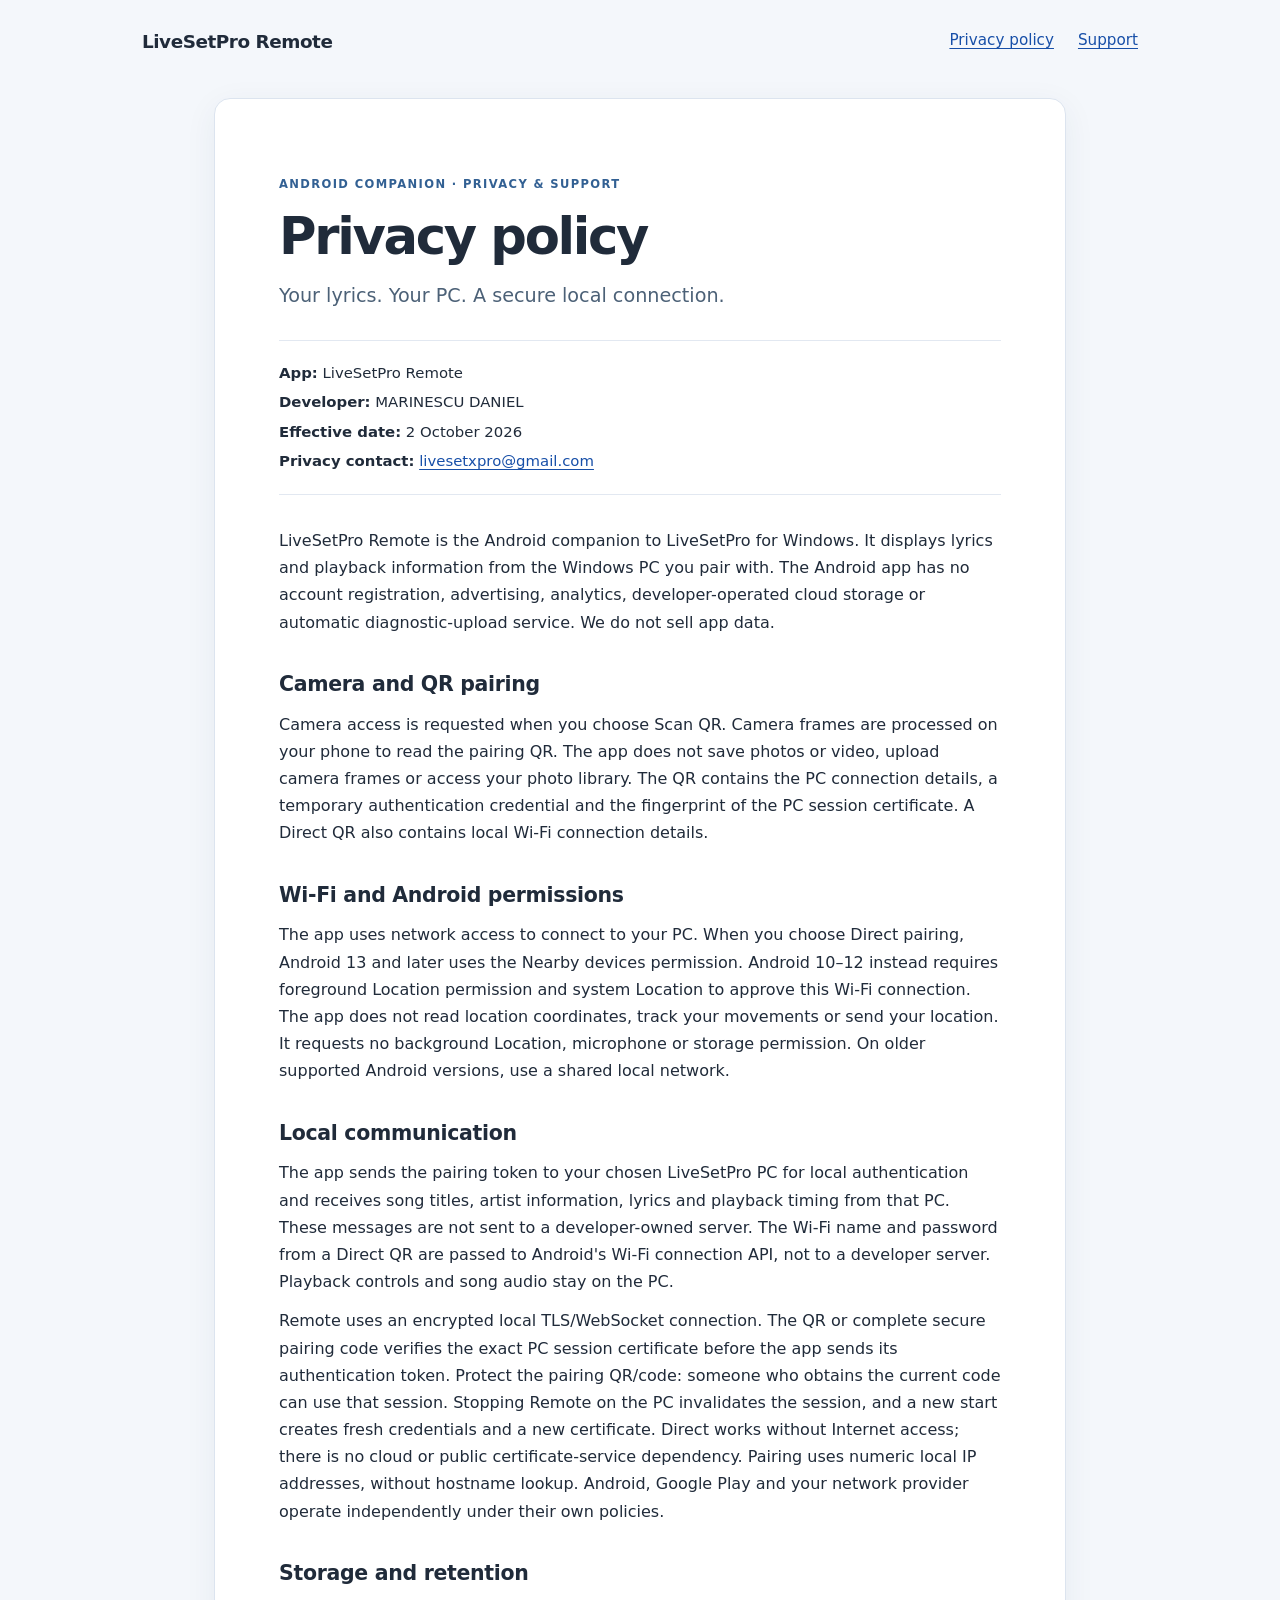
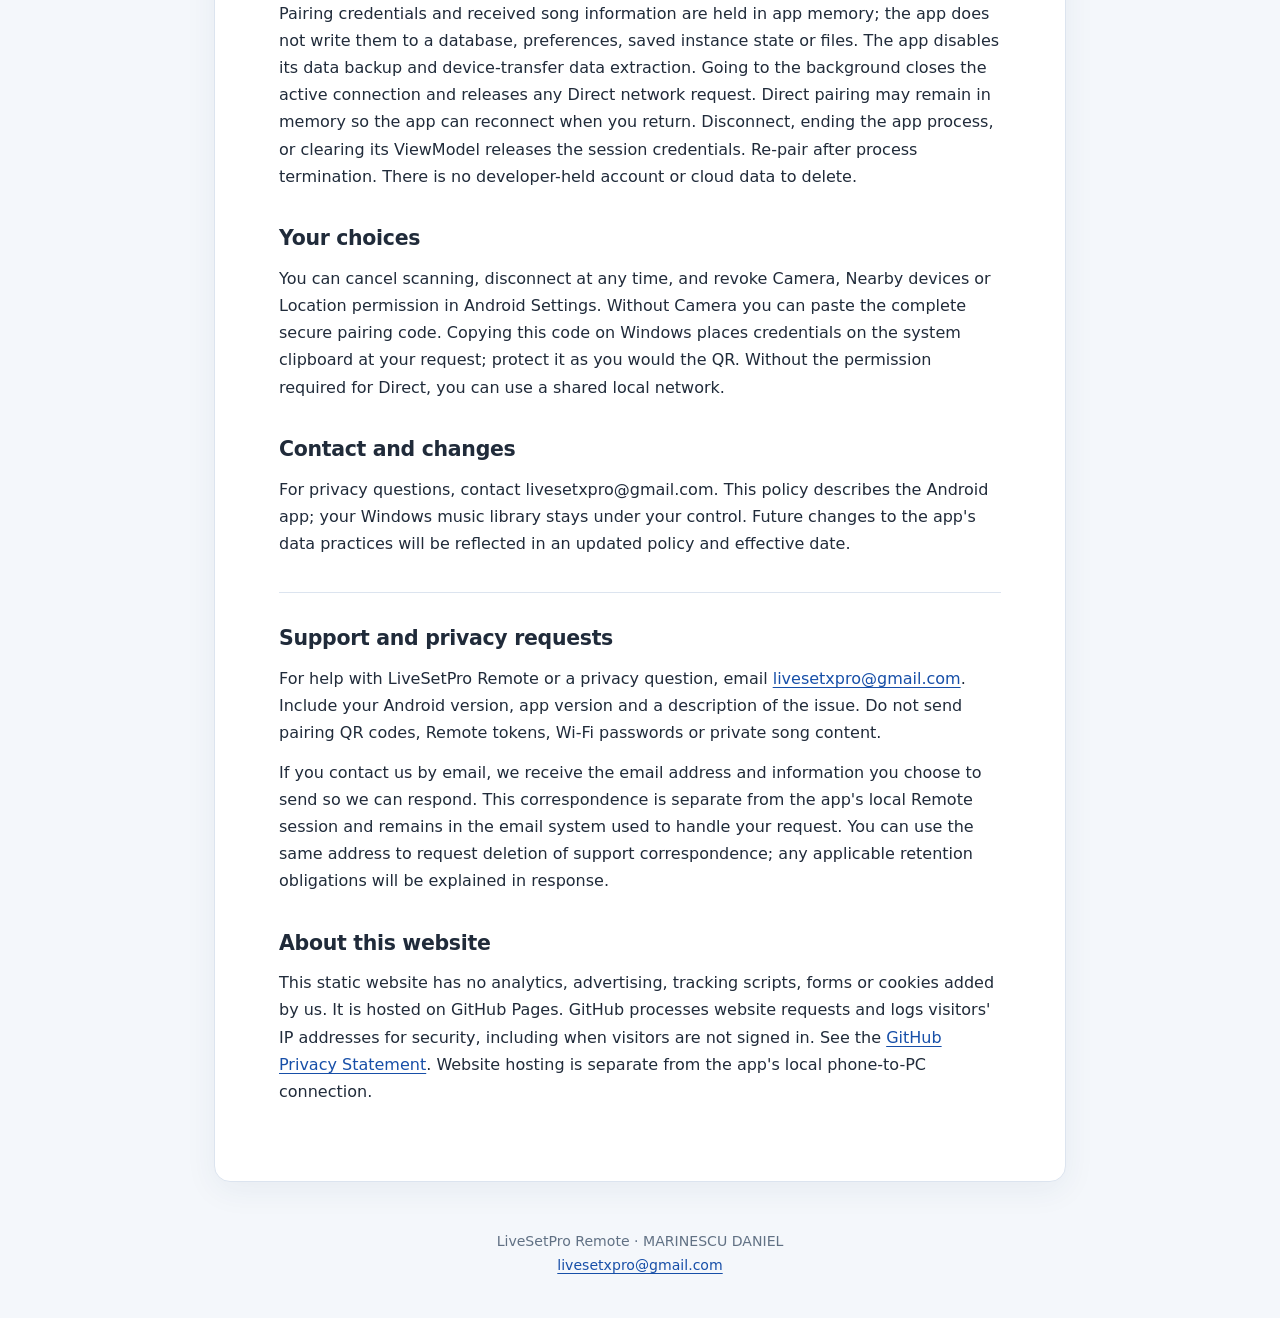
==== index.html @ 32ba037c "Publish LiveSetPro Remote privacy policy and support website" ====
<!doctype html>
<html lang="en"><head><meta charset="utf-8"><meta name="viewport" content="width=device-width,initial-scale=1">
<meta name="description" content="Privacy policy and support for LiveSetPro Remote, the Android companion for LiveSetPro on Windows.">
<title>Privacy Policy &amp; Support | LiveSetPro Remote</title><link rel="stylesheet" href="style.css"></head>
<body><a class="skip" href="#privacy">Skip to privacy policy</a>
<header><div class="brand">LiveSetPro Remote</div><nav aria-label="Page navigation"><a href="#privacy">Privacy policy</a><a href="#support">Support</a></nav></header>
<main><article id="privacy"><p class="eyebrow">ANDROID COMPANION · PRIVACY &amp; SUPPORT</p><h1>Privacy policy</h1>
<p class="intro">Your lyrics. Your PC. A secure local connection.</p>
<div class="meta"><p><strong>App:</strong> LiveSetPro Remote</p><p><strong>Developer:</strong> MARINESCU DANIEL</p><p><strong>Effective date:</strong> 2 October 2026</p><p><strong>Privacy contact:</strong> <a href="mailto:livesetxpro@gmail.com">livesetxpro@gmail.com</a></p></div>
<p>LiveSetPro Remote is the Android companion to LiveSetPro for Windows. It displays lyrics and playback information from the Windows PC you pair with. The Android app has no account registration, advertising, analytics, developer-operated cloud storage or automatic diagnostic-upload service. We do not sell app data.</p>
<section><h2>Camera and QR pairing</h2><p>Camera access is requested when you choose Scan QR. Camera frames are processed on your phone to read the pairing QR. The app does not save photos or video, upload camera frames or access your photo library. The QR contains the PC connection details, a temporary authentication credential and the fingerprint of the PC session certificate. A Direct QR also contains local Wi-Fi connection details.</p></section>
<section><h2>Wi-Fi and Android permissions</h2><p>The app uses network access to connect to your PC. When you choose Direct pairing, Android 13 and later uses the Nearby devices permission. Android 10–12 instead requires foreground Location permission and system Location to approve this Wi-Fi connection. The app does not read location coordinates, track your movements or send your location. It requests no background Location, microphone or storage permission. On older supported Android versions, use a shared local network.</p></section>
<section><h2>Local communication</h2><p>The app sends the pairing token to your chosen LiveSetPro PC for local authentication and receives song titles, artist information, lyrics and playback timing from that PC. These messages are not sent to a developer-owned server. The Wi-Fi name and password from a Direct QR are passed to Android&#x27;s Wi-Fi connection API, not to a developer server. Playback controls and song audio stay on the PC.</p></section>
<p>Remote uses an encrypted local TLS/WebSocket connection. The QR or complete secure pairing code verifies the exact PC session certificate before the app sends its authentication token. Protect the pairing QR/code: someone who obtains the current code can use that session. Stopping Remote on the PC invalidates the session, and a new start creates fresh credentials and a new certificate. Direct works without Internet access; there is no cloud or public certificate-service dependency. Pairing uses numeric local IP addresses, without hostname lookup. Android, Google Play and your network provider operate independently under their own policies.</p>
<section><h2>Storage and retention</h2><p>Pairing credentials and received song information are held in app memory; the app does not write them to a database, preferences, saved instance state or files. The app disables its data backup and device-transfer data extraction. Going to the background closes the active connection and releases any Direct network request. Direct pairing may remain in memory so the app can reconnect when you return. Disconnect, ending the app process, or clearing its ViewModel releases the session credentials. Re-pair after process termination. There is no developer-held account or cloud data to delete.</p></section>
<section><h2>Your choices</h2><p>You can cancel scanning, disconnect at any time, and revoke Camera, Nearby devices or Location permission in Android Settings. Without Camera you can paste the complete secure pairing code. Copying this code on Windows places credentials on the system clipboard at your request; protect it as you would the QR. Without the permission required for Direct, you can use a shared local network.</p></section>
<section><h2>Contact and changes</h2><p>For privacy questions, contact livesetxpro@gmail.com. This policy describes the Android app; your Windows music library stays under your control. Future changes to the app&#x27;s data practices will be reflected in an updated policy and effective date.</p></section>
<section id="support"><h2>Support and privacy requests</h2><p>For help with LiveSetPro Remote or a privacy question, email <a href="mailto:livesetxpro@gmail.com">livesetxpro@gmail.com</a>. Include your Android version, app version and a description of the issue. Do not send pairing QR codes, Remote tokens, Wi-Fi passwords or private song content.</p><p>If you contact us by email, we receive the email address and information you choose to send so we can respond. This correspondence is separate from the app's local Remote session and remains in the email system used to handle your request. You can use the same address to request deletion of support correspondence; any applicable retention obligations will be explained in response.</p></section>
<section><h2>About this website</h2><p>This static website has no analytics, advertising, tracking scripts, forms or cookies added by us. It is hosted on GitHub Pages. GitHub processes website requests and logs visitors' IP addresses for security, including when visitors are not signed in. See the <a href="https://docs.github.com/en/site-policy/privacy-policies/github-general-privacy-statement" rel="noreferrer">GitHub Privacy Statement</a>. Website hosting is separate from the app's local phone-to-PC connection.</p></section>
</article></main><footer>LiveSetPro Remote · MARINESCU DANIEL<br><a href="mailto:livesetxpro@gmail.com">livesetxpro@gmail.com</a></footer></body></html>
---- style.css ----
*{box-sizing:border-box}html{scroll-behavior:smooth;scroll-padding-top:2rem}body{margin:0;color:#202b3a;background:#f4f7fb;font-family:system-ui,-apple-system,BlinkMacSystemFont,"Segoe UI",sans-serif;line-height:1.7}a{color:#174fa8;text-underline-offset:.2em;overflow-wrap:anywhere}a:focus-visible{outline:3px solid #2367cd;outline-offset:4px}.skip{position:absolute;left:1rem;top:-5rem;background:white;padding:.6rem;z-index:2}.skip:focus{top:1rem}header{max-width:1060px;margin:auto;padding:1.6rem 2rem;display:flex;align-items:center;justify-content:space-between;gap:1rem}.brand{font-weight:750;letter-spacing:-.025em;font-size:1.15rem}nav{display:flex;gap:1.5rem;font-size:.95rem}main{max-width:900px;margin:1rem auto 3rem;padding:0 1.5rem}article{background:white;border:1px solid #dce4ef;border-radius:16px;padding:clamp(1.5rem,5vw,4rem);box-shadow:0 8px 32px #243e6410}.eyebrow{font-size:.72rem;font-weight:700;color:#326093;letter-spacing:.12em}h1{font-size:clamp(2.1rem,6vw,3.2rem);line-height:1.1;letter-spacing:-.045em;margin:.8rem 0 1rem}h2{font-size:1.28rem;line-height:1.35;letter-spacing:-.015em;margin:0 0 .7rem}.intro{font-size:1.2rem;color:#4c6177}.meta{border-block:1px solid #e2e8f1;padding:1rem 0;margin:1.7rem 0 2rem;font-size:.93rem}.meta p{margin:.25rem 0}section{margin-top:2.2rem}p{margin:.75rem 0}footer{text-align:center;padding:0 1.5rem 2.5rem;color:#617184;font-size:.88rem}#support{border-top:1px solid #dce4ef;padding-top:2rem}@media(max-width:480px){header{padding:1.2rem 1.5rem;align-items:flex-start;flex-direction:column}nav{gap:1.3rem}main{padding:0 .8rem;margin-top:0}article{border-radius:12px}}@media(prefers-reduced-motion:reduce){html{scroll-behavior:auto}}
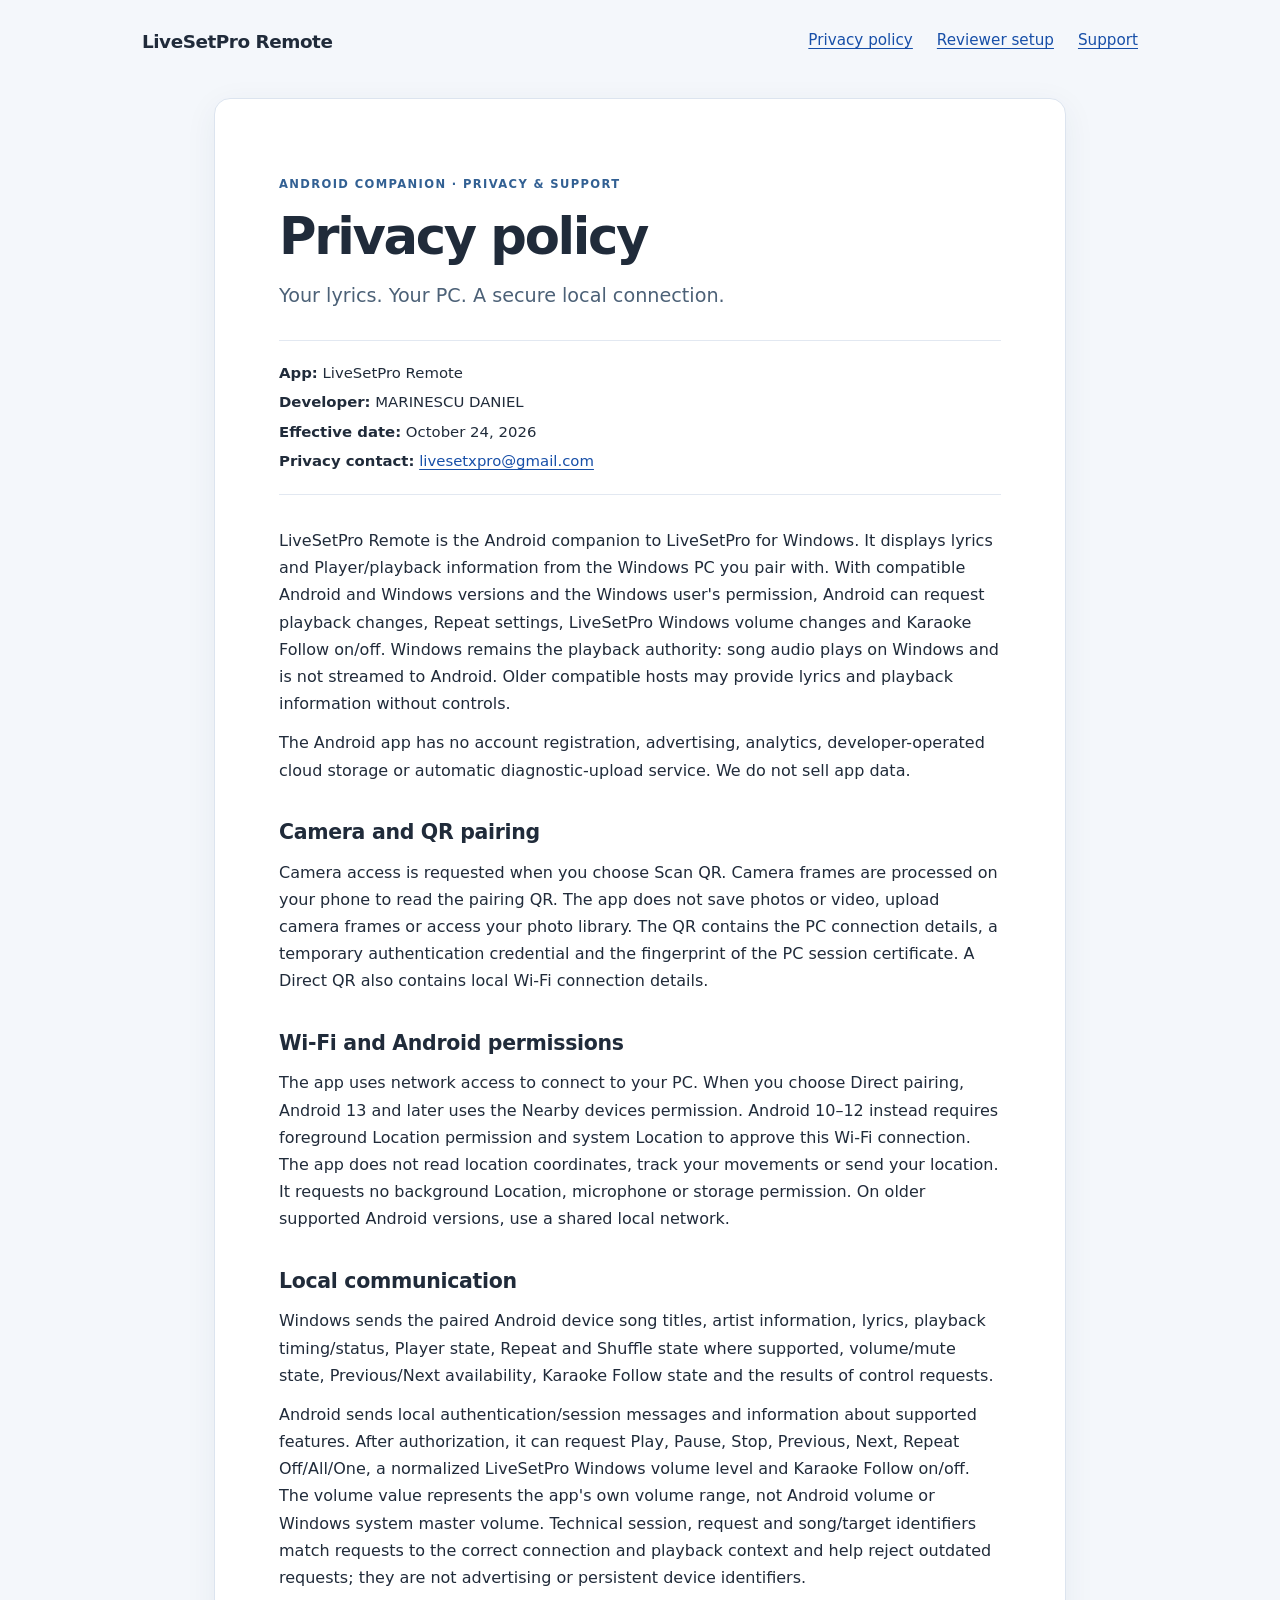
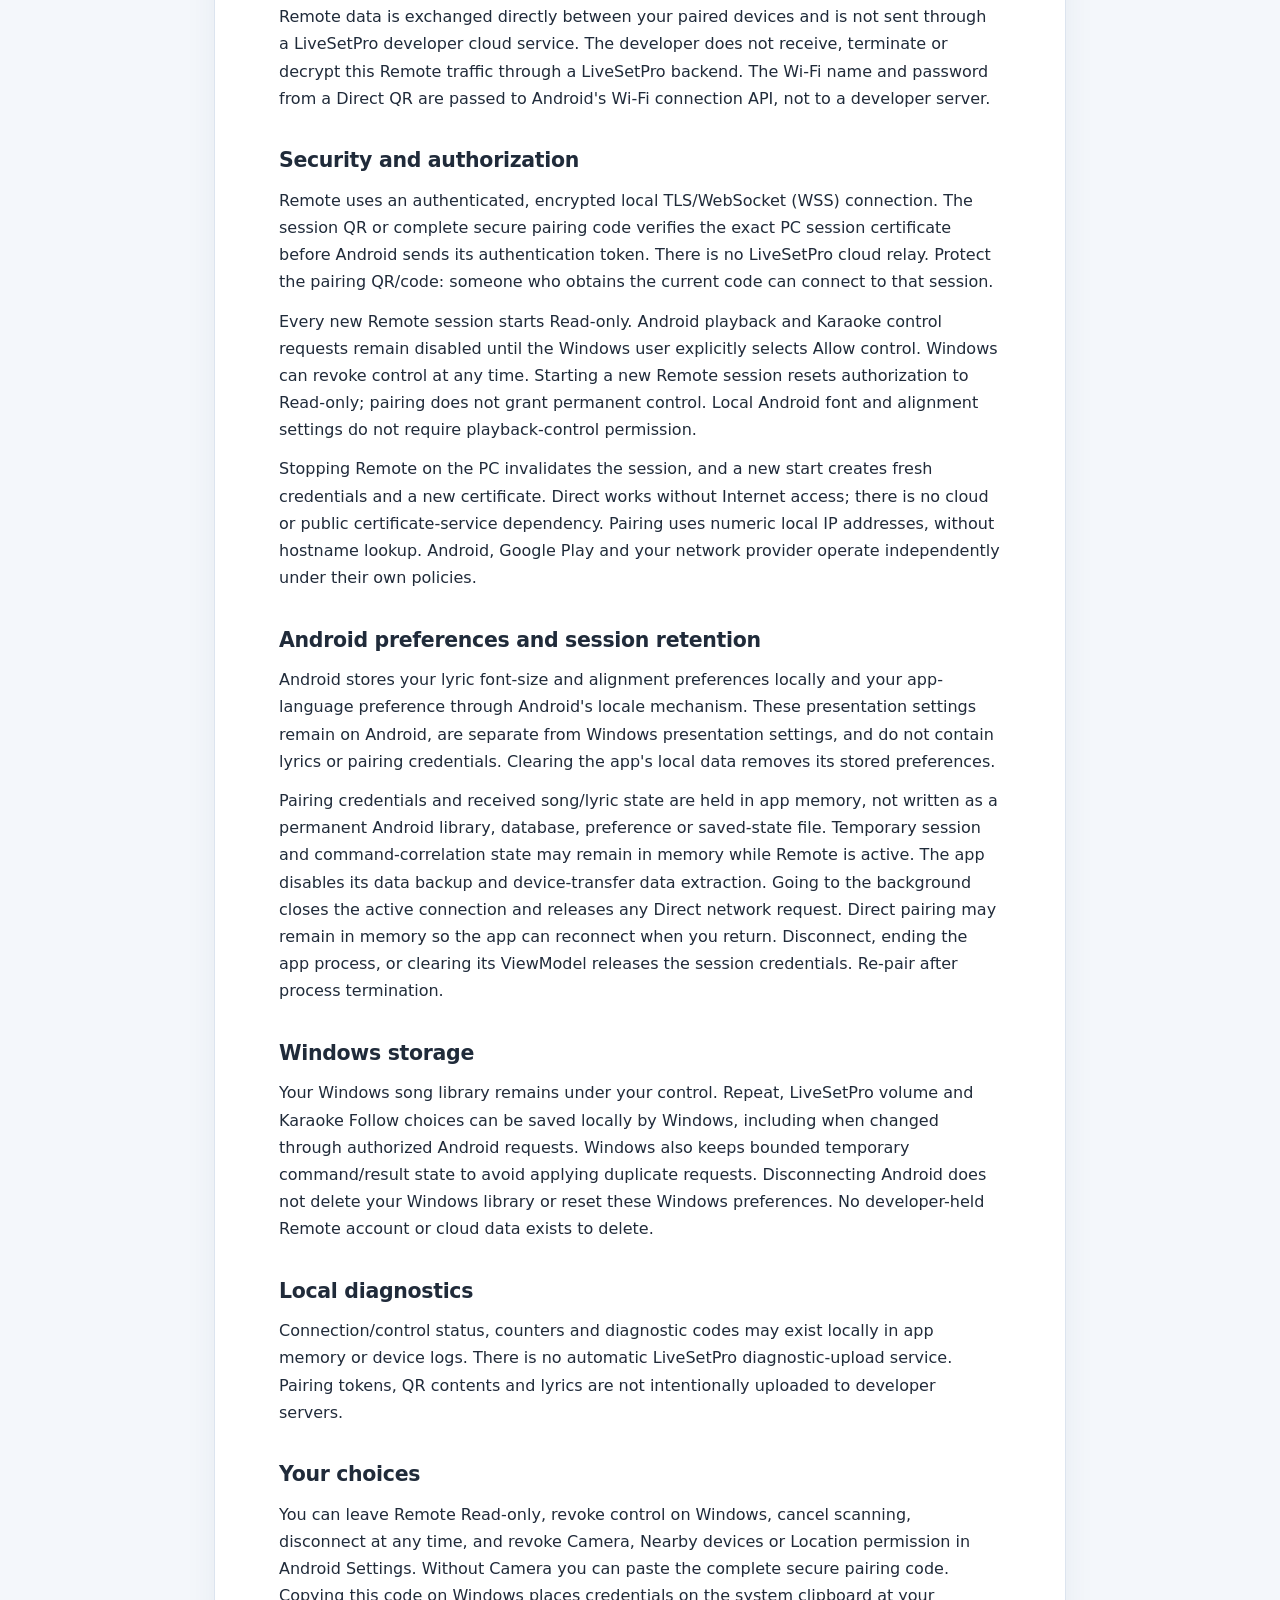
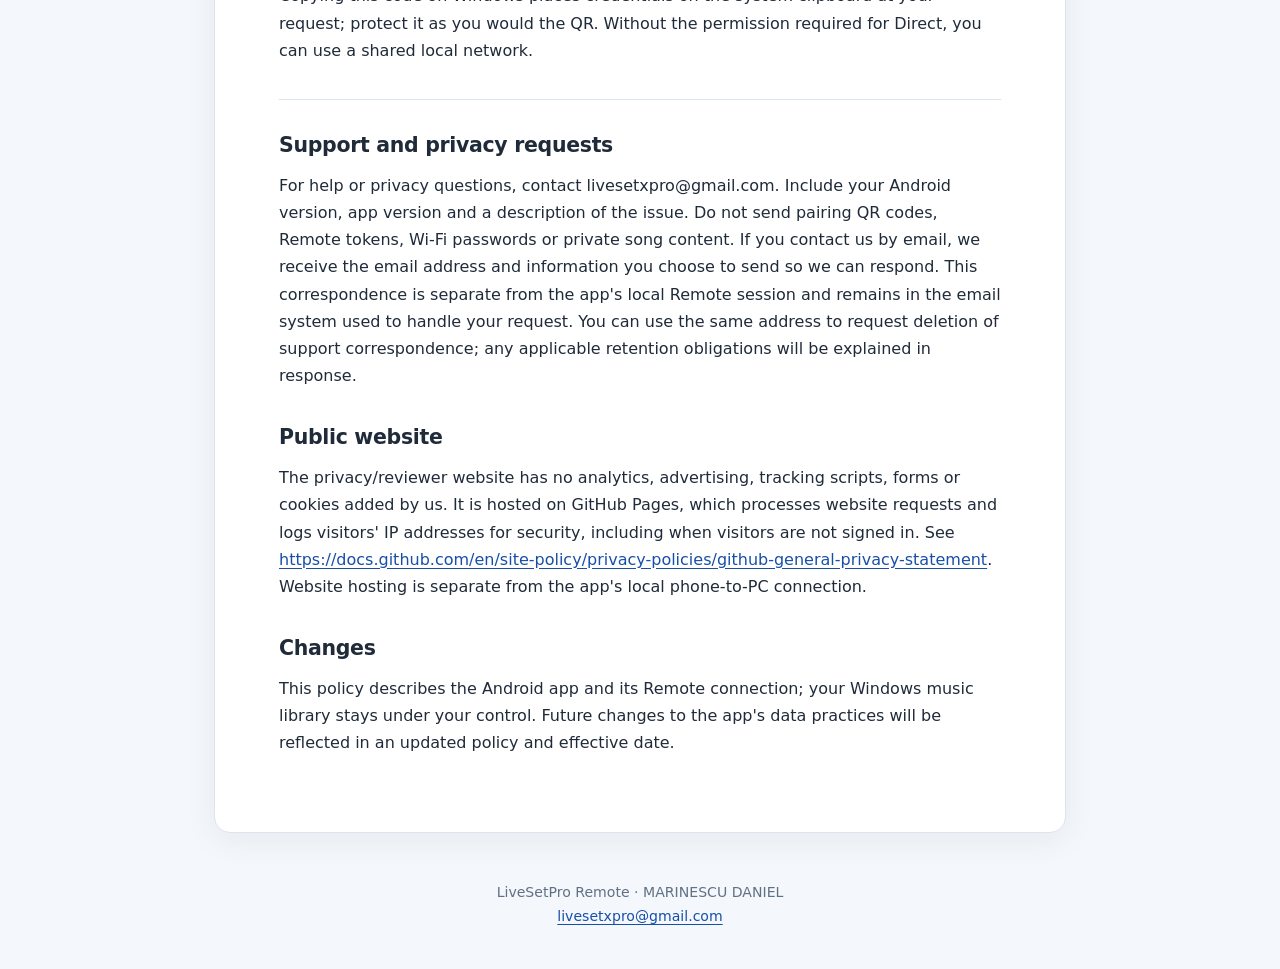
==== commit bb8f5d74: "docs: update Remote privacy policy and reviewer control guide" ====
--- a/index.html
+++ b/index.html
@@ -3,18 +3,38 @@
 <meta name="description" content="Privacy policy and support for LiveSetPro Remote, the Android companion for LiveSetPro on Windows.">
 <title>Privacy Policy &amp; Support | LiveSetPro Remote</title><link rel="stylesheet" href="style.css"></head>
 <body><a class="skip" href="#privacy">Skip to privacy policy</a>
-<header><div class="brand">LiveSetPro Remote</div><nav aria-label="Page navigation"><a href="#privacy">Privacy policy</a><a href="#support">Support</a></nav></header>
+<header><div class="brand">LiveSetPro Remote</div><nav aria-label="Page navigation"><a href="#privacy">Privacy policy</a><a href="reviewer/">Reviewer setup</a><a href="#support">Support</a></nav></header>
 <main><article id="privacy"><p class="eyebrow">ANDROID COMPANION · PRIVACY &amp; SUPPORT</p><h1>Privacy policy</h1>
 <p class="intro">Your lyrics. Your PC. A secure local connection.</p>
-<div class="meta"><p><strong>App:</strong> LiveSetPro Remote</p><p><strong>Developer:</strong> MARINESCU DANIEL</p><p><strong>Effective date:</strong> 2 October 2026</p><p><strong>Privacy contact:</strong> <a href="mailto:livesetxpro@gmail.com">livesetxpro@gmail.com</a></p></div>
-<p>LiveSetPro Remote is the Android companion to LiveSetPro for Windows. It displays lyrics and playback information from the Windows PC you pair with. The Android app has no account registration, advertising, analytics, developer-operated cloud storage or automatic diagnostic-upload service. We do not sell app data.</p>
-<section><h2>Camera and QR pairing</h2><p>Camera access is requested when you choose Scan QR. Camera frames are processed on your phone to read the pairing QR. The app does not save photos or video, upload camera frames or access your photo library. The QR contains the PC connection details, a temporary authentication credential and the fingerprint of the PC session certificate. A Direct QR also contains local Wi-Fi connection details.</p></section>
-<section><h2>Wi-Fi and Android permissions</h2><p>The app uses network access to connect to your PC. When you choose Direct pairing, Android 13 and later uses the Nearby devices permission. Android 10–12 instead requires foreground Location permission and system Location to approve this Wi-Fi connection. The app does not read location coordinates, track your movements or send your location. It requests no background Location, microphone or storage permission. On older supported Android versions, use a shared local network.</p></section>
-<section><h2>Local communication</h2><p>The app sends the pairing token to your chosen LiveSetPro PC for local authentication and receives song titles, artist information, lyrics and playback timing from that PC. These messages are not sent to a developer-owned server. The Wi-Fi name and password from a Direct QR are passed to Android&#x27;s Wi-Fi connection API, not to a developer server. Playback controls and song audio stay on the PC.</p></section>
-<p>Remote uses an encrypted local TLS/WebSocket connection. The QR or complete secure pairing code verifies the exact PC session certificate before the app sends its authentication token. Protect the pairing QR/code: someone who obtains the current code can use that session. Stopping Remote on the PC invalidates the session, and a new start creates fresh credentials and a new certificate. Direct works without Internet access; there is no cloud or public certificate-service dependency. Pairing uses numeric local IP addresses, without hostname lookup. Android, Google Play and your network provider operate independently under their own policies.</p>
-<section><h2>Storage and retention</h2><p>Pairing credentials and received song information are held in app memory; the app does not write them to a database, preferences, saved instance state or files. The app disables its data backup and device-transfer data extraction. Going to the background closes the active connection and releases any Direct network request. Direct pairing may remain in memory so the app can reconnect when you return. Disconnect, ending the app process, or clearing its ViewModel releases the session credentials. Re-pair after process termination. There is no developer-held account or cloud data to delete.</p></section>
-<section><h2>Your choices</h2><p>You can cancel scanning, disconnect at any time, and revoke Camera, Nearby devices or Location permission in Android Settings. Without Camera you can paste the complete secure pairing code. Copying this code on Windows places credentials on the system clipboard at your request; protect it as you would the QR. Without the permission required for Direct, you can use a shared local network.</p></section>
-<section><h2>Contact and changes</h2><p>For privacy questions, contact livesetxpro@gmail.com. This policy describes the Android app; your Windows music library stays under your control. Future changes to the app&#x27;s data practices will be reflected in an updated policy and effective date.</p></section>
-<section id="support"><h2>Support and privacy requests</h2><p>For help with LiveSetPro Remote or a privacy question, email <a href="mailto:livesetxpro@gmail.com">livesetxpro@gmail.com</a>. Include your Android version, app version and a description of the issue. Do not send pairing QR codes, Remote tokens, Wi-Fi passwords or private song content.</p><p>If you contact us by email, we receive the email address and information you choose to send so we can respond. This correspondence is separate from the app's local Remote session and remains in the email system used to handle your request. You can use the same address to request deletion of support correspondence; any applicable retention obligations will be explained in response.</p></section>
-<section><h2>About this website</h2><p>This static website has no analytics, advertising, tracking scripts, forms or cookies added by us. It is hosted on GitHub Pages. GitHub processes website requests and logs visitors' IP addresses for security, including when visitors are not signed in. See the <a href="https://docs.github.com/en/site-policy/privacy-policies/github-general-privacy-statement" rel="noreferrer">GitHub Privacy Statement</a>. Website hosting is separate from the app's local phone-to-PC connection.</p></section>
-</article></main><footer>LiveSetPro Remote · MARINESCU DANIEL<br><a href="mailto:livesetxpro@gmail.com">livesetxpro@gmail.com</a></footer></body></html>
+<div class="meta"><p><strong>App:</strong> LiveSetPro Remote</p><p><strong>Developer:</strong> MARINESCU DANIEL</p><p><strong>Effective date:</strong> October 24, 2026</p><p><strong>Privacy contact:</strong> <a href="mailto:livesetxpro@gmail.com">livesetxpro@gmail.com</a></p></div>
+<div id="policy-body">
+<p>LiveSetPro Remote is the Android companion to LiveSetPro for Windows. It displays lyrics and Player/playback information from the Windows PC you pair with. With compatible Android and Windows versions and the Windows user&#x27;s permission, Android can request playback changes, Repeat settings, LiveSetPro Windows volume changes and Karaoke Follow on/off. Windows remains the playback authority: song audio plays on Windows and is not streamed to Android. Older compatible hosts may provide lyrics and playback information without controls.</p>
+<p>The Android app has no account registration, advertising, analytics, developer-operated cloud storage or automatic diagnostic-upload service. We do not sell app data.</p>
+<h2>Camera and QR pairing</h2>
+<p>Camera access is requested when you choose Scan QR. Camera frames are processed on your phone to read the pairing QR. The app does not save photos or video, upload camera frames or access your photo library. The QR contains the PC connection details, a temporary authentication credential and the fingerprint of the PC session certificate. A Direct QR also contains local Wi-Fi connection details.</p>
+<h2>Wi-Fi and Android permissions</h2>
+<p>The app uses network access to connect to your PC. When you choose Direct pairing, Android 13 and later uses the Nearby devices permission. Android 10–12 instead requires foreground Location permission and system Location to approve this Wi-Fi connection. The app does not read location coordinates, track your movements or send your location. It requests no background Location, microphone or storage permission. On older supported Android versions, use a shared local network.</p>
+<h2>Local communication</h2>
+<p>Windows sends the paired Android device song titles, artist information, lyrics, playback timing/status, Player state, Repeat and Shuffle state where supported, volume/mute state, Previous/Next availability, Karaoke Follow state and the results of control requests.</p>
+<p>Android sends local authentication/session messages and information about supported features. After authorization, it can request Play, Pause, Stop, Previous, Next, Repeat Off/All/One, a normalized LiveSetPro Windows volume level and Karaoke Follow on/off. The volume value represents the app&#x27;s own volume range, not Android volume or Windows system master volume. Technical session, request and song/target identifiers match requests to the correct connection and playback context and help reject outdated requests; they are not advertising or persistent device identifiers.</p>
+<p>Remote data is exchanged directly between your paired devices and is not sent through a LiveSetPro developer cloud service. The developer does not receive, terminate or decrypt this Remote traffic through a LiveSetPro backend. The Wi-Fi name and password from a Direct QR are passed to Android&#x27;s Wi-Fi connection API, not to a developer server.</p>
+<h2>Security and authorization</h2>
+<p>Remote uses an authenticated, encrypted local TLS/WebSocket (WSS) connection. The session QR or complete secure pairing code verifies the exact PC session certificate before Android sends its authentication token. There is no LiveSetPro cloud relay. Protect the pairing QR/code: someone who obtains the current code can connect to that session.</p>
+<p>Every new Remote session starts Read-only. Android playback and Karaoke control requests remain disabled until the Windows user explicitly selects Allow control. Windows can revoke control at any time. Starting a new Remote session resets authorization to Read-only; pairing does not grant permanent control. Local Android font and alignment settings do not require playback-control permission.</p>
+<p>Stopping Remote on the PC invalidates the session, and a new start creates fresh credentials and a new certificate. Direct works without Internet access; there is no cloud or public certificate-service dependency. Pairing uses numeric local IP addresses, without hostname lookup. Android, Google Play and your network provider operate independently under their own policies.</p>
+<h2>Android preferences and session retention</h2>
+<p>Android stores your lyric font-size and alignment preferences locally and your app-language preference through Android&#x27;s locale mechanism. These presentation settings remain on Android, are separate from Windows presentation settings, and do not contain lyrics or pairing credentials. Clearing the app&#x27;s local data removes its stored preferences.</p>
+<p>Pairing credentials and received song/lyric state are held in app memory, not written as a permanent Android library, database, preference or saved-state file. Temporary session and command-correlation state may remain in memory while Remote is active. The app disables its data backup and device-transfer data extraction. Going to the background closes the active connection and releases any Direct network request. Direct pairing may remain in memory so the app can reconnect when you return. Disconnect, ending the app process, or clearing its ViewModel releases the session credentials. Re-pair after process termination.</p>
+<h2>Windows storage</h2>
+<p>Your Windows song library remains under your control. Repeat, LiveSetPro volume and Karaoke Follow choices can be saved locally by Windows, including when changed through authorized Android requests. Windows also keeps bounded temporary command/result state to avoid applying duplicate requests. Disconnecting Android does not delete your Windows library or reset these Windows preferences. No developer-held Remote account or cloud data exists to delete.</p>
+<h2>Local diagnostics</h2>
+<p>Connection/control status, counters and diagnostic codes may exist locally in app memory or device logs. There is no automatic LiveSetPro diagnostic-upload service. Pairing tokens, QR contents and lyrics are not intentionally uploaded to developer servers.</p>
+<h2>Your choices</h2>
+<p>You can leave Remote Read-only, revoke control on Windows, cancel scanning, disconnect at any time, and revoke Camera, Nearby devices or Location permission in Android Settings. Without Camera you can paste the complete secure pairing code. Copying this code on Windows places credentials on the system clipboard at your request; protect it as you would the QR. Without the permission required for Direct, you can use a shared local network.</p>
+<h2 id="support">Support and privacy requests</h2>
+<p>For help or privacy questions, contact livesetxpro@gmail.com. Include your Android version, app version and a description of the issue. Do not send pairing QR codes, Remote tokens, Wi-Fi passwords or private song content. If you contact us by email, we receive the email address and information you choose to send so we can respond. This correspondence is separate from the app&#x27;s local Remote session and remains in the email system used to handle your request. You can use the same address to request deletion of support correspondence; any applicable retention obligations will be explained in response.</p>
+<h2>Public website</h2>
+<p>The privacy/reviewer website has no analytics, advertising, tracking scripts, forms or cookies added by us. It is hosted on GitHub Pages, which processes website requests and logs visitors&#x27; IP addresses for security, including when visitors are not signed in. See <a href="https://docs.github.com/en/site-policy/privacy-policies/github-general-privacy-statement" rel="noreferrer">https://docs.github.com/en/site-policy/privacy-policies/github-general-privacy-statement</a>. Website hosting is separate from the app&#x27;s local phone-to-PC connection.</p>
+<h2>Changes</h2>
+<p>This policy describes the Android app and its Remote connection; your Windows music library stays under your control. Future changes to the app&#x27;s data practices will be reflected in an updated policy and effective date.</p>
+</div></article></main><footer>LiveSetPro Remote · MARINESCU DANIEL<br><a href="mailto:livesetxpro@gmail.com">livesetxpro@gmail.com</a></footer></body></html>
--- a/style.css
+++ b/style.css
@@ -1 +1,2 @@
-*{box-sizing:border-box}html{scroll-behavior:smooth;scroll-padding-top:2rem}body{margin:0;color:#202b3a;background:#f4f7fb;font-family:system-ui,-apple-system,BlinkMacSystemFont,"Segoe UI",sans-serif;line-height:1.7}a{color:#174fa8;text-underline-offset:.2em;overflow-wrap:anywhere}a:focus-visible{outline:3px solid #2367cd;outline-offset:4px}.skip{position:absolute;left:1rem;top:-5rem;background:white;padding:.6rem;z-index:2}.skip:focus{top:1rem}header{max-width:1060px;margin:auto;padding:1.6rem 2rem;display:flex;align-items:center;justify-content:space-between;gap:1rem}.brand{font-weight:750;letter-spacing:-.025em;font-size:1.15rem}nav{display:flex;gap:1.5rem;font-size:.95rem}main{max-width:900px;margin:1rem auto 3rem;padding:0 1.5rem}article{background:white;border:1px solid #dce4ef;border-radius:16px;padding:clamp(1.5rem,5vw,4rem);box-shadow:0 8px 32px #243e6410}.eyebrow{font-size:.72rem;font-weight:700;color:#326093;letter-spacing:.12em}h1{font-size:clamp(2.1rem,6vw,3.2rem);line-height:1.1;letter-spacing:-.045em;margin:.8rem 0 1rem}h2{font-size:1.28rem;line-height:1.35;letter-spacing:-.015em;margin:0 0 .7rem}.intro{font-size:1.2rem;color:#4c6177}.meta{border-block:1px solid #e2e8f1;padding:1rem 0;margin:1.7rem 0 2rem;font-size:.93rem}.meta p{margin:.25rem 0}section{margin-top:2.2rem}p{margin:.75rem 0}footer{text-align:center;padding:0 1.5rem 2.5rem;color:#617184;font-size:.88rem}#support{border-top:1px solid #dce4ef;padding-top:2rem}@media(max-width:480px){header{padding:1.2rem 1.5rem;align-items:flex-start;flex-direction:column}nav{gap:1.3rem}main{padding:0 .8rem;margin-top:0}article{border-radius:12px}}@media(prefers-reduced-motion:reduce){html{scroll-behavior:auto}}+*{box-sizing:border-box}html{scroll-behavior:smooth;scroll-padding-top:2rem}body{margin:0;color:#202b3a;background:#f4f7fb;font-family:system-ui,-apple-system,BlinkMacSystemFont,"Segoe UI",sans-serif;line-height:1.7}a{color:#174fa8;text-underline-offset:.2em;overflow-wrap:anywhere}a:focus-visible{outline:3px solid #2367cd;outline-offset:4px}.skip{position:absolute;left:1rem;top:-5rem;background:white;padding:.6rem;z-index:2}.skip:focus{top:1rem}header{max-width:1060px;margin:auto;padding:1.6rem 2rem;display:flex;align-items:center;justify-content:space-between;gap:1rem}.brand{font-weight:750;letter-spacing:-.025em;font-size:1.15rem}nav{display:flex;gap:1.5rem;font-size:.95rem}main{max-width:900px;margin:1rem auto 3rem;padding:0 1.5rem}article{background:white;border:1px solid #dce4ef;border-radius:16px;padding:clamp(1.5rem,5vw,4rem);box-shadow:0 8px 32px #243e6410}.eyebrow{font-size:.72rem;font-weight:700;color:#326093;letter-spacing:.12em}h1{font-size:clamp(2.1rem,6vw,3.2rem);line-height:1.1;letter-spacing:-.045em;margin:.8rem 0 1rem}h2{font-size:1.28rem;line-height:1.35;letter-spacing:-.015em;margin:0 0 .7rem}.intro{font-size:1.2rem;color:#4c6177}.meta{border-block:1px solid #e2e8f1;padding:1rem 0;margin:1.7rem 0 2rem;font-size:.93rem}.meta p{margin:.25rem 0}section{margin-top:2.2rem}p{margin:.75rem 0}footer{text-align:center;padding:0 1.5rem 2.5rem;color:#617184;font-size:.88rem}#support{border-top:1px solid #dce4ef;padding-top:2rem}@media(max-width:480px){header{padding:1.2rem 1.5rem;align-items:flex-start;flex-direction:column}nav{gap:1.3rem}main{padding:0 .8rem;margin-top:0}article{border-radius:12px}}@media(prefers-reduced-motion:reduce){html{scroll-behavior:auto}}
+#policy-body h2,#setup h2{margin-top:2.2rem}.steps{padding-left:1.5rem}.steps li{margin:.8rem 0}article p,article li{overflow-wrap:anywhere}
